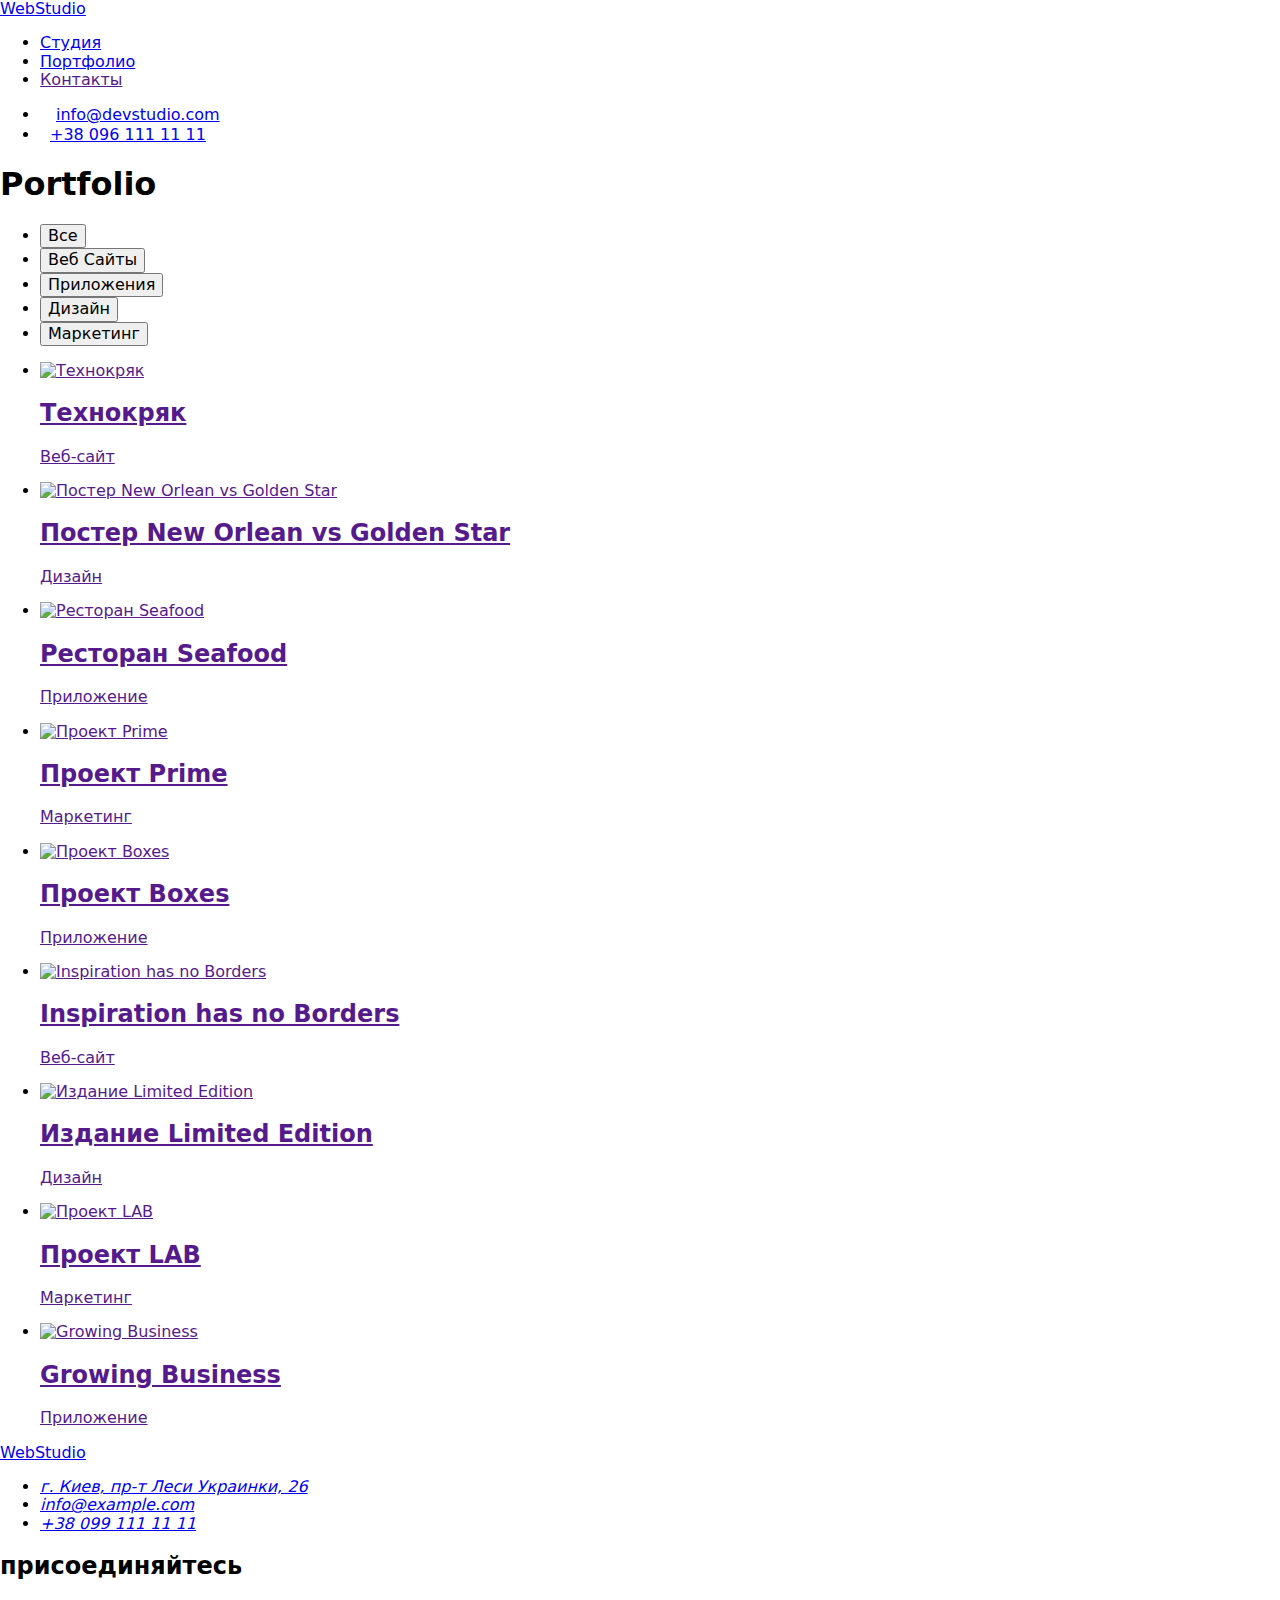
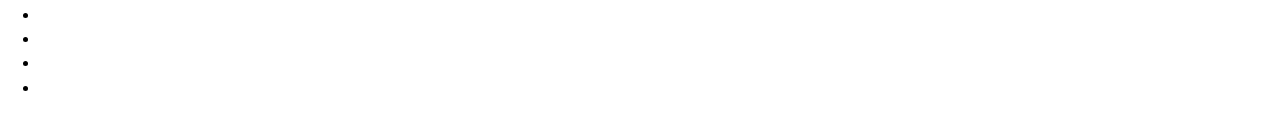
==== portfolio.html @ b3bc84e0 "Add files via upload" ====
<!DOCTYPE html>
<html lang="ru">
  <head>
    <meta charset="UTF-8" />
    <meta http-equiv="X-UA-Compatible" content="IE=edge" />
    <meta name="viewport" content="width=device-width, initial-scale=1.0" />
    <title>WebStudio</title>
    <link rel="preconnect" href="https://fonts.googleapis.com" />
    <link rel="preconnect" href="https://fonts.gstatic.com" crossorigin />
    <link
      href="https://fonts.googleapis.com/css2?family=Raleway:wght@700&family=Roboto:wght@400;500;700&display=swap"
      rel="stylesheet"
    />
    <link
      rel="stylesheet"
      href="https://cdnjs.cloudflare.com/ajax/libs/modern-normalize/1.1.0/modern-normalize.min.css"
    />
    <link rel="stylesheet" href="./css/style.css" />
  </head>

  <body>
    <header class="main">
      <div class="container header-content">
        <nav class="nav-header">
          <a class="nav-logo link" href="./index.html"
            >Web<span class="nav-logo-header">Studio</span></a
          >
          <ul class="navigation">
            <li><a class="link" href="./index.html">Студия</a></li>
            <li><a class="link current" href="./portfolio.html">Портфолио</a></li>
            <li><a class="link" href="">Контакты</a></li>
          </ul>
        </nav>

        <ul class="contacts">
          <li class="contacts-item">
            
            <a class="contacts-link link" href="mailto:info@devstudio.com"><svg class="contacts-icon" width="16" height="12">
                  <use href="./icons/symbol-defs.svg#icon-mail-header"></use></svg>info@devstudio.com</a></li>
          <li class="contacts-item">
            
            <a class="contacts-link link" href="tel:+380961111111"><svg class="contacts-icon" width="10" height="16">
                  <use href="./icons/symbol-defs.svg#icon-tel-header"></use></svg>+38 096 111 11 11</a></li>
        </ul>
      </div>
    </header>

    <main>
      <section class="menu">
        <div class="container">
        <h1 class="section-title visually-hidden">Portfolio</h1>
          <ul class="menu-list">
            <li class="menu-list-item"><button type="button" class="menu-btn current">Все</button></li>
            <li class="menu-list-item"><button type="button" class="menu-btn">Веб Сайты</button></li>
            <li class="menu-list-item"><button type="button" class="menu-btn">Приложения</button></li>
            <li class="menu-list-item"><button type="button" class="menu-btn">Дизайн</button></li>
            <li class="menu-list-item"><button type="button" class="menu-btn">Маркетинг</button></li>
          </ul>

          <ul class="portfolio-list">
            <li class="portfolio-item">
              <a class="link" href="">
                <img src="./images/technokryak.jpg" alt="Технокряк" width="370" />
                <div class="portfolio-stack">
                  <h2 class="portfolio-title">Технокряк</h2>
                  <p class="portfolio-text">Веб-сайт</p>
                </div>
              </a>
            </li>
            <li class="portfolio-item">
              <a class="link" href="">
                <img
                  src="./images/neworlean.jpg"
                  alt="Постер New Orlean vs Golden Star"
                  width="370"
                />
                <div class="portfolio-stack">
                  <h2 class="portfolio-title">Постер New Orlean vs Golden Star</h2>
                  <p class="portfolio-text">Дизайн</p>
                </div>
              </a>
            </li>
            <li class="portfolio-item">
              <a class="link" href="">
                <img src="./images/seafood.jpg" alt="Ресторан Seafood" width="370" />
                <div class="portfolio-stack">
                  <h2 class="portfolio-title">Ресторан Seafood</h2>
                  <p class="portfolio-text">Приложение</p>
                </div>
              </a>
            </li>
            <li class="portfolio-item">
              <a class="link" href="">
                <img src="./images/prime.jpg" alt="Проект Prime" width="370" />
                <div class="portfolio-stack">
                  <h2 class="portfolio-title">Проект Prime</h2>
                  <p class="portfolio-text">Маркетинг</p>
                </div>
              </a>
            </li>
            <li class="portfolio-item">
              <a class="link" href="">
                <img src="./images/boxes.jpg" alt="Проект Boxes" width="370" />
                <div class="portfolio-stack">
                  <h2 class="portfolio-title">Проект Boxes</h2>
                  <p class="portfolio-text">Приложение</p>
                </div>
              </a>
            </li>
            <li class="portfolio-item">
              <a class="link" href="">
                <img src="./images/inspiration.jpg" alt="Inspiration has no Borders" width="370" />
                <div class="portfolio-stack">
                  <h2 class="portfolio-title">Inspiration has no Borders</h2>
                  <p class="portfolio-text">Веб-сайт</p>
                </div>
              </a>
            </li>
            <li class="portfolio-item">
              <a class="link" href="">
                <img src="./images/limitededition.jpg" alt="Издание Limited Edition" width="370" />
                <div class="portfolio-stack">
                  <h2 class="portfolio-title">Издание Limited Edition</h2>
                  <p class="portfolio-text">Дизайн</p>
                </div>
              </a>
            </li>
            <li class="portfolio-item">
              <a class="link" href="">
                <img src="./images/lab.jpg" alt="Проект LAB" width="370" />
                <div class="portfolio-stack">
                  <h2 class="portfolio-title">Проект LAB</h2>
                  <p class="portfolio-text">Маркетинг</p>
                </div>
              </a>
            </li>
            <li class="portfolio-item">
              <a class="link" href="">
                <img src="./images/growingbusiness.jpg" alt="Growing Business" width="370" />
                <div class="portfolio-stack">
                  <h2 class="portfolio-title">Growing Business</h2>
                  <p class="portfolio-text">Приложение</p>
                </div>
              </a>
            </li>
          </ul>
        </div>
      </section>

    </main>

    <footer>
      <div class="container">
        <div class="footer-contacts">
          <a class="nav-logo link" href="./index.html"
          >Web<span class="nav-logo-footer">Studio</span>
        </a>
      <address class="address">
          <ul class="address-list">
            <li>
              <a
                class="address-map link"
                href="https://goo.gl/maps/TRDaraaRVSHftQgv7"
                target="_blank"
                rel="noopener noreferrer"
                >г. Киев, пр-т Леси Украинки, 26</a>
            </li>
            <li>
              <a class="address-contacts link" href="mailto:info@example.com">info@example.com</a>
            </li>
            <li>
              <a class="address-contacts link" href="tel:+380991111111">+38 099 111 11 11</a>
            </li>
          </ul>
        </div>
        <div class="footer-links">
            <h2 class="footer-links-title">присоединяйтесь</h2>
            <ul class="footer-social">
                <li class="footer-social-list">
                  <a class="footer-social-link" href="https://www.instagram.com/ukraine.ua/" target="_blank" 
                    ><svg class="footer-social-icon" width="20" height="20">
                  <use href="./icons/symbol-defs.svg#icon-instagram"></use></svg></a>
                </li>
                  <li class="footer-social-list">
                    <a class="footer-social-link" href="https://twitter.com/defenceu" target="_blank"><svg class="footer-social-icon" width="20" height="20">
                  <use href="./icons/symbol-defs.svg#icon-twitter"></use></svg></a>
                </li>
                  <li class="footer-social-list">
                    <a class="footer-social-link" href="https://www.facebook.com/ukraine" target="_blank"><svg class="footer-social-icon" width="20" height="20">
                  <use href="./icons/symbol-defs.svg#icon-facebook"></use></svg></a>
                </li>
                  <li class="footer-social-list">
                    <a class="footer-social-link" href="https://ua.linkedin.com/" target="_blank"><svg class="footer-social-icon" width="20" height="20">
                  <use href="./icons/symbol-defs.svg#icon-linkedin"></use></svg></a>
                </li>
                  </ul>
          </div>
        </div>
      </address>
    </footer>
  </body>
</html>
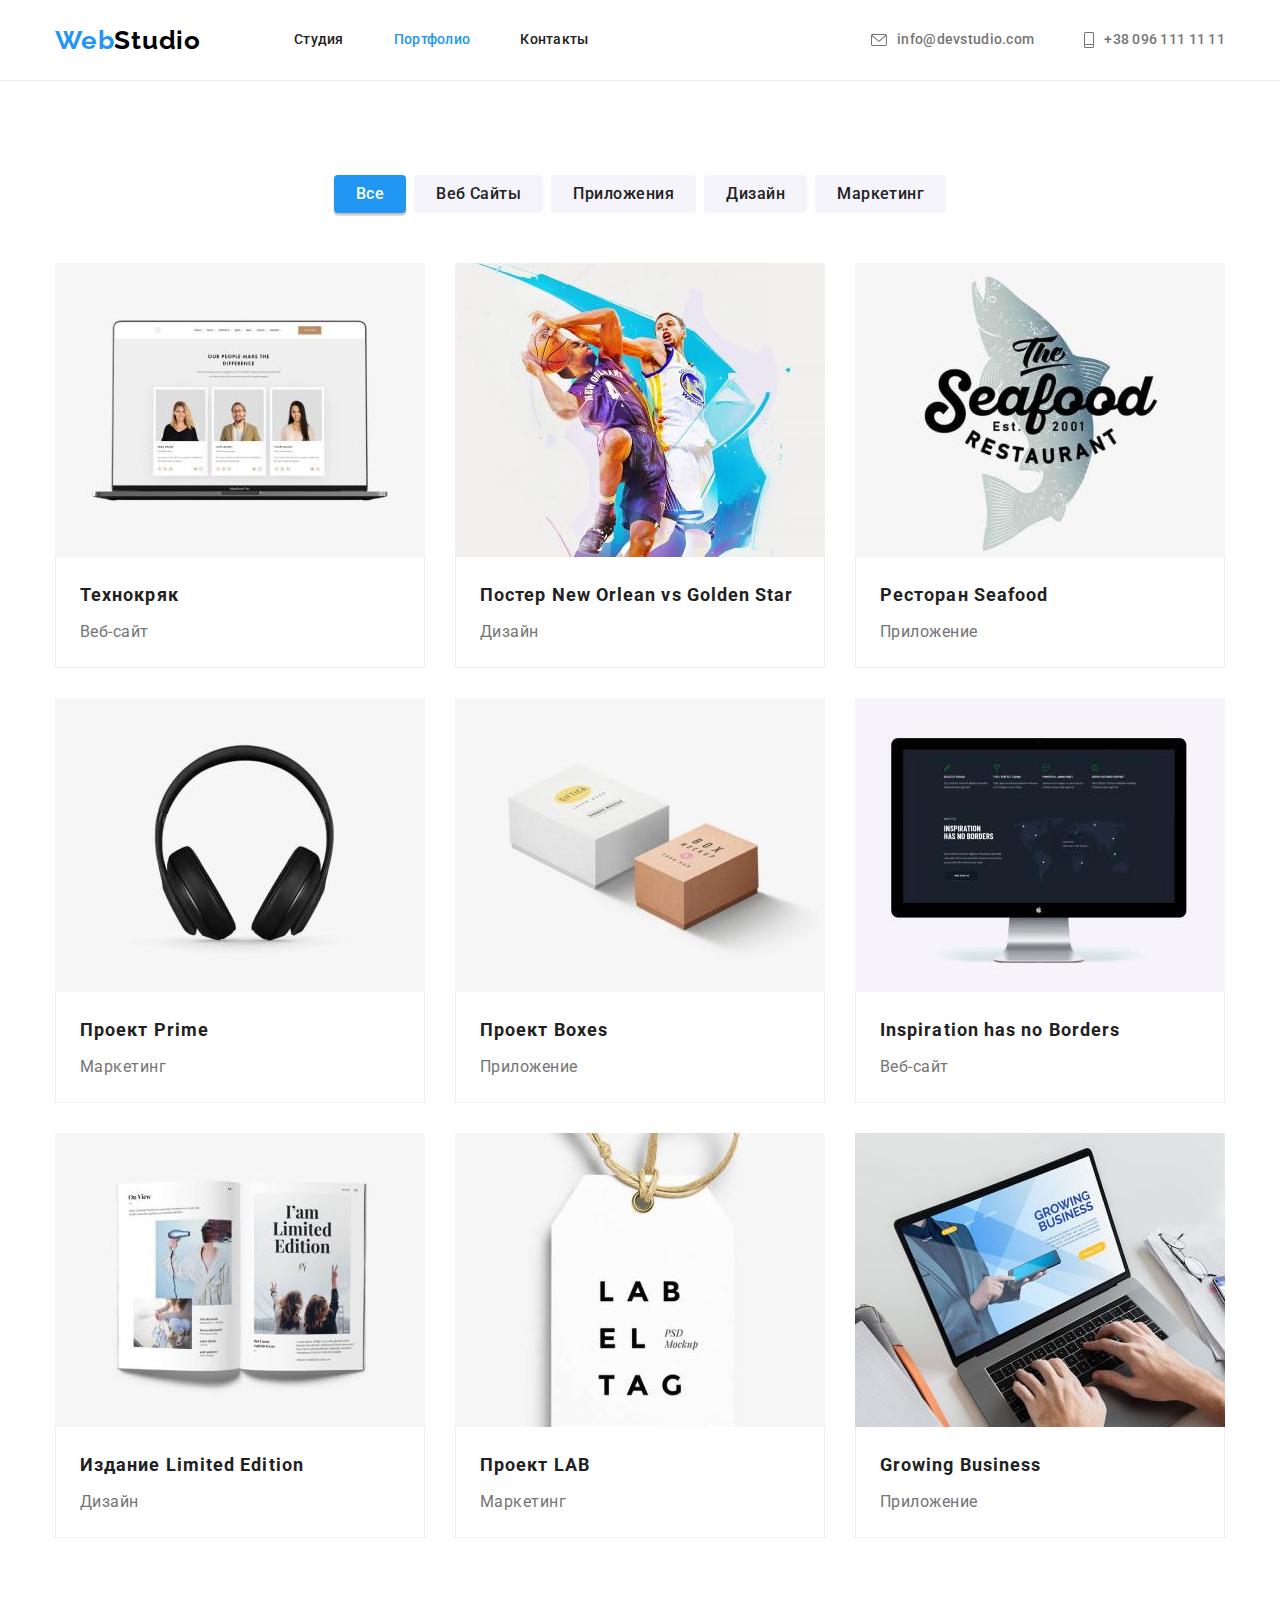
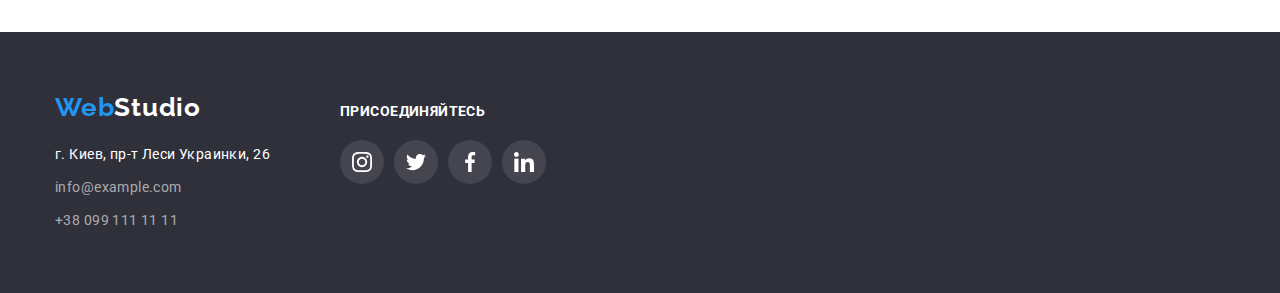
==== commit ab578cb1: "19.04" ====
--- a/portfolio.html
+++ b/portfolio.html
@@ -59,7 +59,7 @@
 
           <ul class="portfolio-list">
             <li class="portfolio-item">
-              <a class="link" href="">
+              <a class="link portfolio-link" href="">
                 <img src="./images/technokryak.jpg" alt="Технокряк" width="370" />
                 <div class="portfolio-stack">
                   <h2 class="portfolio-title">Технокряк</h2>
@@ -68,7 +68,7 @@
               </a>
             </li>
             <li class="portfolio-item">
-              <a class="link" href="">
+              <a class="link portfolio-link" href="">
                 <img
                   src="./images/neworlean.jpg"
                   alt="Постер New Orlean vs Golden Star"
@@ -81,7 +81,7 @@
               </a>
             </li>
             <li class="portfolio-item">
-              <a class="link" href="">
+              <a class="link portfolio-link" href="">
                 <img src="./images/seafood.jpg" alt="Ресторан Seafood" width="370" />
                 <div class="portfolio-stack">
                   <h2 class="portfolio-title">Ресторан Seafood</h2>
@@ -90,7 +90,7 @@
               </a>
             </li>
             <li class="portfolio-item">
-              <a class="link" href="">
+              <a class="link portfolio-link" href="">
                 <img src="./images/prime.jpg" alt="Проект Prime" width="370" />
                 <div class="portfolio-stack">
                   <h2 class="portfolio-title">Проект Prime</h2>
@@ -99,7 +99,7 @@
               </a>
             </li>
             <li class="portfolio-item">
-              <a class="link" href="">
+              <a class="link portfolio-link" href="">
                 <img src="./images/boxes.jpg" alt="Проект Boxes" width="370" />
                 <div class="portfolio-stack">
                   <h2 class="portfolio-title">Проект Boxes</h2>
@@ -108,7 +108,7 @@
               </a>
             </li>
             <li class="portfolio-item">
-              <a class="link" href="">
+              <a class="link portfolio-link" href="">
                 <img src="./images/inspiration.jpg" alt="Inspiration has no Borders" width="370" />
                 <div class="portfolio-stack">
                   <h2 class="portfolio-title">Inspiration has no Borders</h2>
@@ -117,7 +117,7 @@
               </a>
             </li>
             <li class="portfolio-item">
-              <a class="link" href="">
+              <a class="link portfolio-link" href="">
                 <img src="./images/limitededition.jpg" alt="Издание Limited Edition" width="370" />
                 <div class="portfolio-stack">
                   <h2 class="portfolio-title">Издание Limited Edition</h2>
@@ -126,7 +126,7 @@
               </a>
             </li>
             <li class="portfolio-item">
-              <a class="link" href="">
+              <a class="link portfolio-link" href="">
                 <img src="./images/lab.jpg" alt="Проект LAB" width="370" />
                 <div class="portfolio-stack">
                   <h2 class="portfolio-title">Проект LAB</h2>
@@ -135,7 +135,7 @@
               </a>
             </li>
             <li class="portfolio-item">
-              <a class="link" href="">
+              <a class="link portfolio-link" href="">
                 <img src="./images/growingbusiness.jpg" alt="Growing Business" width="370" />
                 <div class="portfolio-stack">
                   <h2 class="portfolio-title">Growing Business</h2>
--- a/css/style.css
+++ b/css/style.css
@@ -0,0 +1,557 @@
+:root{
+  --primary-text-color:#757575;
+  --title-text-color:#212121;
+  --accent-color:#2196F3;
+  --hero-bg-color:#2F303A;
+  --first-bg-color:#FFFFFF;
+  --second-bg-color:#F5F4FA;
+
+  --main-top-padding: 94px;
+}
+body {
+  font-family: "Roboto", sans-serif;
+  color: var(--primary-text-color);
+  margin: 0;
+}
+ul,ol,li{
+  list-style: none;
+  margin: 0;
+  padding: 0;
+}
+h1,h2,h3,h4,h5,h6,p,button{
+  margin: 0;
+  padding: 0;
+}
+img{
+  display: block;
+  max-width: 100%;
+  height: auto;
+}
+
+
+.link{
+  text-decoration: none;
+}
+
+.container{
+  width: 1200px;
+  padding-left: 15px;
+  padding-right: 15px;
+  margin-left: auto;
+  margin-right: auto;
+} 
+
+                  /* --------STUDIO----------- */
+/* Header */
+
+.main {
+  border-bottom: 1px solid #ECECEC;
+}
+
+.header-content {
+  display: flex;
+}
+
+.nav-header {
+
+  display: flex;
+  align-items: center;
+
+}
+
+.navigation {
+  display: flex;
+  margin-left: 93px;
+}
+
+.navigation .link {
+  display: block;
+  padding-top: 32px;
+  padding-bottom: 32px;
+}
+
+.navigation>li:not(:last-child) {
+  margin-right: 50px;
+}
+
+.contacts {
+  display: flex;
+  margin-left: auto;
+  align-items: center;
+
+}
+
+.contacts-item {
+  display: flex;
+
+}
+
+.contacts-icon {
+  margin-right: 10px;
+  fill: currentColor;
+}
+
+.contacts-link:hover .contacts-icon,
+.contacts-link:focus .contacts-icon {
+  fill: #2196F3;
+}
+
+.contacts>li:not(:last-child) {
+  margin-right: 50px;
+}
+
+.contacts-link {
+  display: flex;
+  align-items: center;
+}
+
+.nav-logo {
+  font-family: "Raleway";
+  font-style: normal;
+  font-weight: 700;
+  font-size: 26px;
+  line-height: 1.19;
+  letter-spacing: 0.03em;
+  color: var(--accent-color);
+}
+
+.nav-logo-header {
+  color: #000000;
+}
+
+.navigation .link {
+  color: var(--title-text-color);
+  font-style: normal;
+  font-weight: 500;
+  font-size: 14px;
+  line-height: 1.14;
+  letter-spacing: 0.02em;
+}
+
+.navigation .link:hover,
+.navigation .link:focus {
+  color: var(--accent-color);
+}
+
+.navigation .link.current {
+  color: var(--accent-color);
+}
+
+.contacts .link {
+  color: var(--primary-text-color);
+  font-style: normal;
+  font-weight: 500;
+  font-size: 14px;
+  line-height: 1.14;
+  letter-spacing: 0.02em;
+}
+
+.link:hover,
+.link:focus {
+  color: var(--accent-color);
+}
+
+
+/* Hero */
+.hero{
+  background-color: var(--hero-bg-color);
+  padding-bottom: 200px;
+  padding-top: 200px;
+  max-width: 1600px;
+  margin-left: auto;
+  margin-right: auto;
+  background-image: linear-gradient(rgba(47, 48, 58, 0.4), rgba(47, 48, 58, 0.4)),
+  url(../images/bg-img.jpg);
+  background-repeat: no-repeat;
+  background-size: cover;
+  background-position: center;
+}
+.hero-title{
+  font-style: normal;
+  font-weight: 900;
+  font-size: 44px;
+  line-height: 1.36;
+  text-align: center;
+  
+  letter-spacing: 0.06em;
+  text-transform: uppercase;
+  color: #FFFFFF;
+  
+  width: 696px;
+  margin: 0 auto;
+  
+}
+.hero-button{
+  cursor: pointer;
+  font-family: inherit;
+  font-style: normal;
+  font-weight: 700;
+  font-size: 16px;
+  line-height: 1.88;
+  display: flex;
+  align-items: center;
+  text-align: center;
+  letter-spacing: 0.06em;
+  color: #FFFFFF;
+  background: #2196F3;
+  box-shadow: 0px 4px 4px rgba(0, 0, 0, 0.15);
+  border-radius: 4px;
+  border: none;
+
+  margin-top: 30px;
+  margin-left: auto;
+  margin-right: auto;
+  padding: 10px 32px;
+  
+}
+.hero-button:after,
+.hero-button:hover{
+  background: #188CE8;
+}
+
+/* SECTION */
+
+.section-title{
+  font-weight: 700;
+  font-size: 36px;
+  line-height: 1.17;
+  text-align: center;
+  letter-spacing: 0.03em;
+  color: var(--title-text-color);
+
+  margin-bottom: 50px;
+}
+
+/* Features */
+.features{
+  color: var(--first-bg-color);
+  background-color: var(--first-bg-color);
+  padding-top: var(--main-top-padding);
+}
+.visually-hidden {
+  position: absolute;
+  white-space: nowrap;
+  width: 1px;
+  height: 1px;
+  overflow: hidden;
+  border: 0;
+  padding: 0;
+  clip: rect(0 0 0 0);
+  clip-path: inset(50%);
+  margin: -1px;
+}
+.features-list{
+  display: flex;
+  justify-content: space-between;
+}
+.features-item{
+  width: calc((100% - 90px) / 4)
+}
+
+.features-item-img{
+  background: #F5F4FA;
+  border-radius: 4px;
+  margin-bottom: 30px;
+  display: flex;
+  height: 120px;
+  justify-content: center;
+  align-items: center;
+}
+.features-subtitle{
+  font-size: 14px;
+  line-height: 1.14;
+  letter-spacing: 0.03em;
+  text-transform: uppercase;
+  color: var(--title-text-color);
+  margin-bottom: 10px;
+}
+
+.features-text{
+  font-weight: 400;
+  font-size: 14px;
+  line-height: 1.71;
+  letter-spacing: 0.03em;
+  color: var(--primary-text-color)
+}
+
+/* OUR WORK */
+.our-work{
+  color: var(--first-bg-color);
+  padding-top: var(--main-top-padding);
+  padding-bottom: var(--main-top-padding);
+}
+
+.work-list {
+  display: flex;
+  justify-content: center;
+  
+}
+
+.work-list > li:not(:last-child) {
+  margin-right: 30px;
+}
+
+
+
+/* OUR TEAM */
+.our-team {
+  background: var(--second-bg-color);
+  padding-bottom: var(--main-top-padding);
+  padding-top: var(--main-top-padding);
+}
+
+.our-team-title{
+  font-weight: 500;
+  font-size: 16px;
+  line-height: 1.19;
+  text-align: center;
+  letter-spacing: 0.03em;
+  color: var(--title-text-color);
+}
+.our-team-list{
+  display: flex;
+}
+.our-team-list > li:not(:last-child){
+  margin-right: 30px;
+}
+.our-team-item{
+  background: #FFFFFF;
+  box-shadow: 0px 1px 3px rgba(0, 0, 0, 0.12),
+  0px 1px 1px rgba(0, 0, 0, 0.14),
+  0px 2px 1px rgba(0, 0, 0, 0.2);
+  border-radius: 0px 0px 4px 4px;
+}
+.our-team-unit{
+  padding-top: 30px;
+  padding-bottom: 30px;
+}
+.our-team-profession{
+  font-size: 16px;
+  line-height: 1.19;
+  text-align: center;
+  letter-spacing: 0.03em;
+  color: var(--primary-text-color);
+  margin-top: 10px;
+  margin-bottom: 16px;
+}
+.our-team-social{
+  display: flex;
+  padding-left: 32px;
+  padding-right: 32px;
+  justify-content: space-between;
+}
+.our-team-social-link{
+  display: inline-flex;
+  width: 44px;
+  height: 44px;
+  background-color: var(--first-bg-color);
+  border-radius: 50%;
+  align-items: center;
+  justify-content: center;
+  color: #afb1b8;
+}
+.our-team-social-icon{
+  fill: currentColor;
+}
+.our-team-social-link:hover{
+  background-color: var(--accent-color);
+  color: var(--first-bg-color);
+}
+
+/* CLIENTS */
+
+.clients{
+  
+  padding-top: var(--main-top-padding);
+  padding-bottom: var(--main-top-padding);
+}
+.clients-list{
+  display: flex;
+}
+.clients-item:not(:last-child){
+  margin-right: 30px;
+}
+.clients-link{
+  display: inline-flex;
+  width: 170px;
+  height: 92px;
+  justify-content: center;
+  align-items: center;
+  border: 1px solid #AFB1B8;
+  box-sizing: border-box;
+  border-radius: 4px;
+  color: #AFB1B8;
+}
+.clients-icon{
+  fill: currentColor;
+}
+.clients-link:hover,
+.clients-link:focus{
+  color: var(--accent-color);
+  border-color: var(--accent-color);
+}
+/* FOOTER */
+.nav-logo-footer{
+  color: #FFFFFF;
+}
+footer{
+  background-color: var(--hero-bg-color);
+  padding-top: 60px;
+  padding-bottom: 60px;
+}
+footer .container{
+  display: flex;
+  align-items: baseline;
+}
+.footer-links{
+  margin-left: 70px;
+}
+.footer-links-title{
+  font-size: 14px;
+  line-height: 1.14;
+  letter-spacing: 0.03em;
+  text-transform: uppercase;
+  
+  color: var(--first-bg-color);
+  /* padding-top: 12px; */
+  margin-bottom: 20px; 
+}
+.footer-social{
+  display: flex;
+  
+}
+.address{
+  margin-top: 20px;
+}
+.address-list > li:not(:last-child){
+  margin-bottom: 9px;
+}
+.address-map{
+  font-style: normal;
+  font-size: 14px;
+  line-height: 1.71;
+  letter-spacing: 0.03em;
+  color: #FFFFFF;
+}
+.address-contacts{
+font-style: normal;
+font-size: 14px;
+line-height: 1.71;
+letter-spacing: 0.03em;
+color: rgba(255, 255, 255, 0.6);  
+}
+.footer-social-link{
+  display: inline-flex;
+  width: 44px;
+  height: 44px;
+  background: rgba(255, 255, 255, 0.1);
+  border-radius: 50%;
+  align-items: center;
+  justify-content: center;
+  fill: var(--first-bg-color);
+}
+.footer-social-list + .footer-social-list{
+  margin-left: 10px;
+}
+.footer-social-link:hover,
+.footer-social-link:focus{
+  background: var(--accent-color);
+}
+/* -------------PORTFOLIO--------------- */
+
+/* HEADER */
+.portfolio{
+  border-bottom: 1px solid #ECECEC;
+}
+
+/* MAIN */
+.menu{
+  color: var(--first-bg-color);
+  padding-bottom: var(--main-top-padding);
+  padding-top: var(--main-top-padding);
+}
+.menu-list{
+  display: flex;
+  justify-content: center;
+  margin-bottom: 50px;
+}
+
+.menu-list-item:not(:last-child){
+  margin-right: 8px;
+}
+.menu-btn{
+  cursor: pointer;
+  font-family: 'Roboto';
+  font-weight: 500;
+  font-size: 16px;
+  line-height: 1.62;
+  text-align: center;
+  letter-spacing: 0.03em;
+  color: var(--title-text-color);
+  background: #F5F4FA;
+  border-radius: 4px;
+  border: none;
+
+  
+  padding: 6px 22px;
+}
+.menu-btn:hover{
+  color: #ffffff;
+  background: #2196F3;
+  box-shadow: 0px 3px 1px rgba(0, 0, 0, 0.1),
+  0px 1px 2px rgba(0, 0, 0, 0.08),
+  0px 2px 2px rgba(0, 0, 0, 0.12);
+}
+.menu-btn.current{
+  color: #ffffff;  
+  background: #2196F3;
+  box-shadow: 0px 3px 1px rgba(0, 0, 0, 0.1),
+  0px 1px 2px rgba(0, 0, 0, 0.08),
+  0px 2px 2px rgba(0, 0, 0, 0.12);  
+}
+.portfolio-list{
+  display: inline-flex;
+  flex-wrap: wrap;
+
+}
+.portfolio-item{
+  background: #FFFFFF;
+  margin-right: 30px;
+  margin-bottom: 30px;
+}
+.portfolio-link{
+  display: block;
+}
+.portfolio-link:hover,
+.portfolio-link:focus{
+box-shadow: 0px 1px 1px rgba(0, 0, 0, 0.12),
+0px 4px 4px rgba(0, 0, 0, 0.06),
+1px 4px 6px rgba(0, 0, 0, 0.16);
+}
+.portfolio-item:nth-child(3n){
+  margin-right: 0;
+
+}
+.portfolio-item:nth-last-child(-n + 3){
+  margin-bottom: 0;
+}
+.portfolio-stack{
+  padding: 20px 24px;
+  border-bottom: 1px solid #EEEEEE;
+  border-right: 1px solid #EEEEEE;
+  border-left: 1px solid #EEEEEE;
+}
+.portfolio-title{
+  font-size: 18px;
+  line-height: 2.0;
+  letter-spacing: 0.06em;
+  color: var(--title-text-color);
+
+  margin-bottom: 4px;
+}
+.portfolio-text{
+  font-size: 16px;
+  line-height: 1.88;
+  letter-spacing: 0.03em;
+  color: var(--primary-text-color);
+}